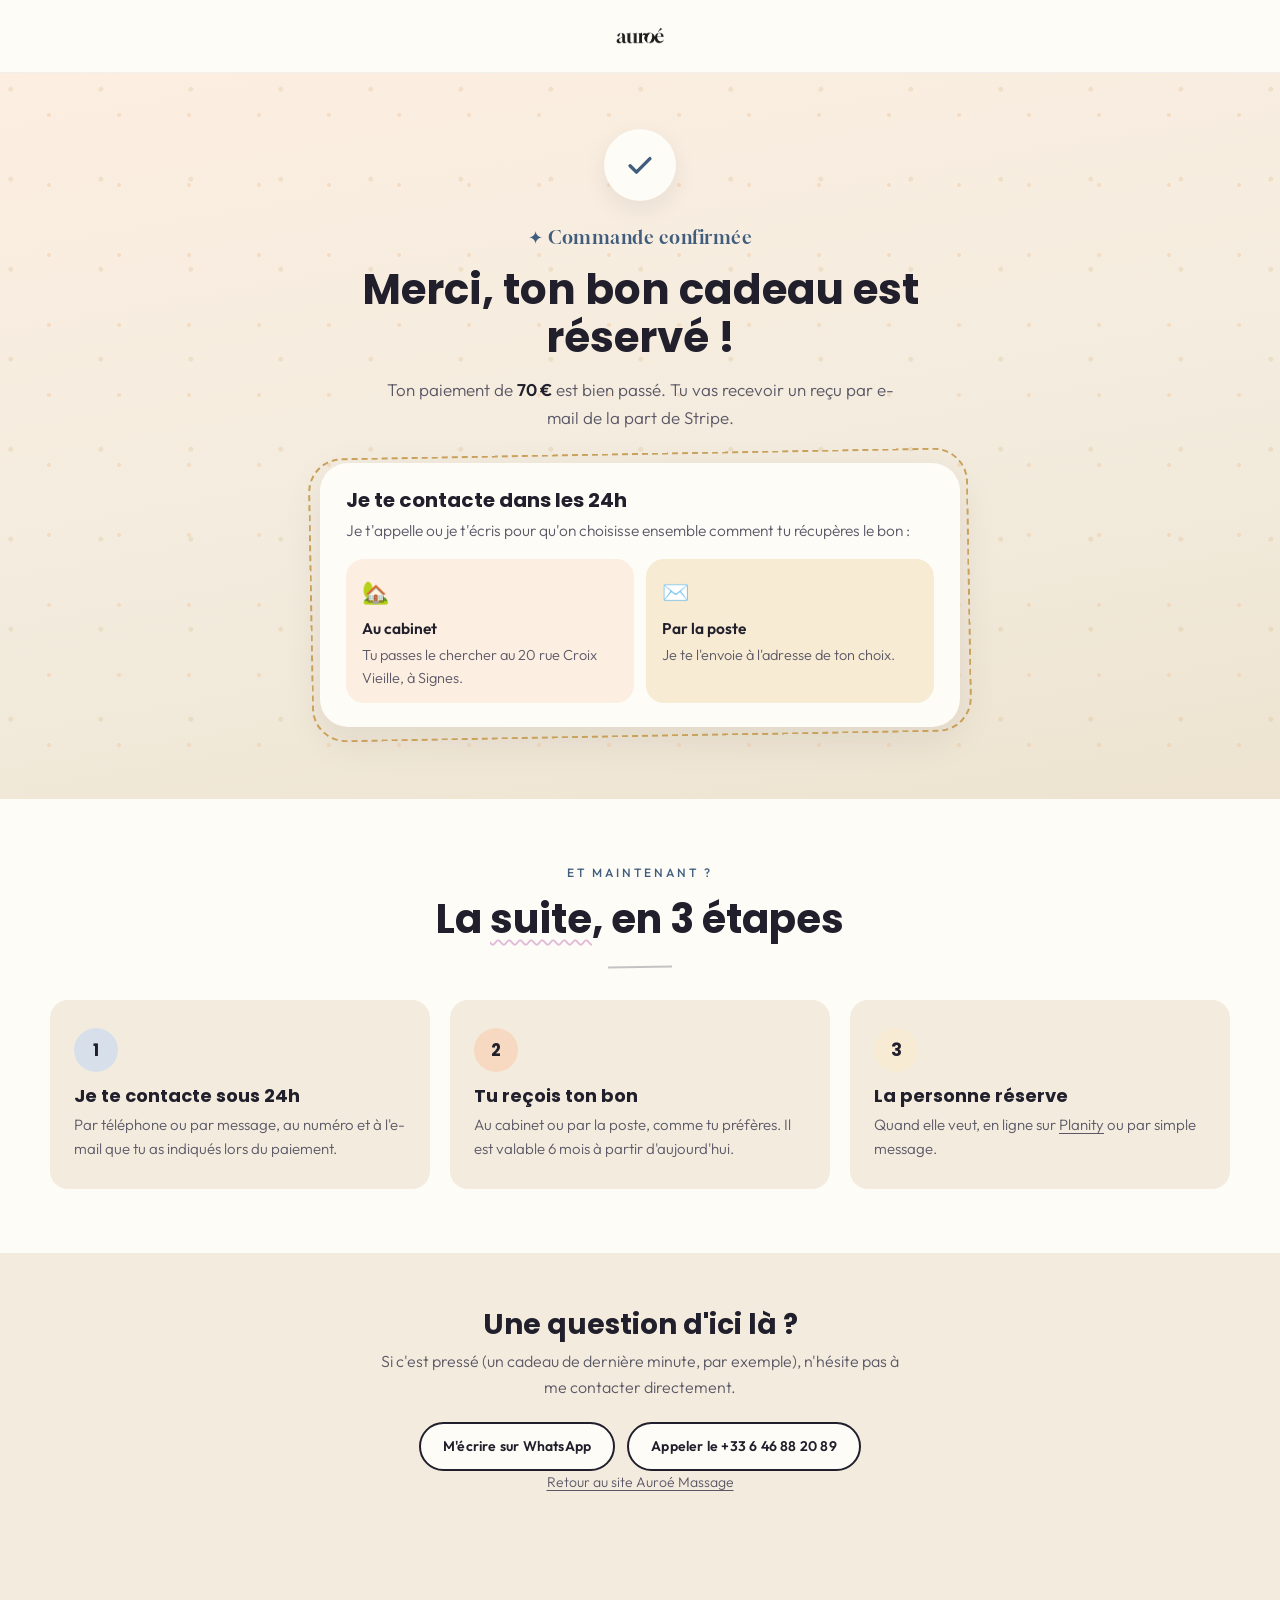
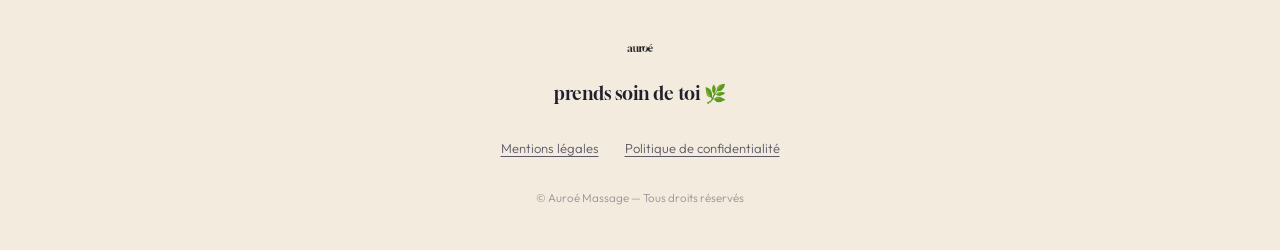
==== bon-cadeau-merci.html @ 4c58f96d "Turn gift voucher page into a Stripe checkout funnel Replace WhatsApp CTAs with the Stripe payment l" ====
<!DOCTYPE html>
<html lang="fr">
<head>
<meta charset="UTF-8">
<meta name="viewport" content="width=device-width, initial-scale=1.0">
<title>Merci pour ta commande — Bon cadeau Auroé Massage</title>
<meta name="robots" content="noindex">
<link rel="preconnect" href="https://fonts.googleapis.com">
<link rel="preconnect" href="https://fonts.gstatic.com" crossorigin>
<link href="https://fonts.googleapis.com/css2?family=Poppins:wght@600;700;800&family=Gloock&family=Outfit:wght@300;400;500;600&display=swap" rel="stylesheet">
<link rel="stylesheet" href="style.css">
<link rel="icon" type="image/png" href="images/logo-auroe-monogram-dark.png">

<style>
/* ==========================================================================
   CONFIRMATION BON CADEAU
   Même habillage « fêtes » que bon-cadeau-noel.html.
   ========================================================================== */
:root{
  --or:       #C9A15B;
  --or-wash:  #F7EBD3;
}
body{ background:var(--creme-deep); overflow-x:clip; }

.lp-header{
  background:var(--blanc-casse);
  border-bottom:1px solid rgba(43,38,32,0.06);
  padding:12px 24px;
  display:flex; justify-content:center;
}
.lp-header img{ height:48px; width:auto; }

.merci{
  padding:56px 20px 72px;
  background:
    radial-gradient(circle at 12% 18%, rgba(201,161,91,0.18) 0 2px, transparent 3px) 0 0/90px 90px,
    radial-gradient(circle at 70% 60%, rgba(239,189,142,0.35) 0 1.5px, transparent 2.5px) 0 0/70px 70px,
    linear-gradient(170deg, var(--peche-wash) 0%, var(--creme-deep) 55%, var(--sable) 100%);
  text-align:center;
}
.merci-inner{ max-width:640px; margin:0 auto; }

.merci-check{
  width:72px; height:72px; margin:0 auto 22px;
  border-radius:50%;
  background:var(--blanc-casse);
  box-shadow:var(--shadow-card);
  display:flex; align-items:center; justify-content:center;
  color:var(--sauge-fonce);
}
.merci-check svg{ width:34px; height:34px; }

.merci .eyebrow-hand{ color:var(--sauge-fonce); font-size:18px; }
.merci h1{ font-size:clamp(28px,4.2vw,42px); margin-bottom:14px; }
.merci-lead{ font-size:17px; color:var(--encre-soft); margin:0 auto 8px; max-width:520px; }
.merci-lead strong{ color:var(--encre); font-weight:600; }

/* Encart 24h */
.merci-callout{
  margin:32px auto 0;
  background:var(--blanc-casse);
  border-radius:var(--radius-lg);
  box-shadow:var(--shadow-soft);
  padding:26px 26px 24px;
  text-align:left;
  position:relative;
}
.merci-callout::before{
  content:""; position:absolute; inset:-10px;
  border:2px dashed var(--or);
  border-radius:34px; transform:rotate(-1deg); pointer-events:none;
}
.merci-callout h2{ font-size:20px; margin-bottom:6px; }
.merci-callout > p{ font-size:15.5px; color:var(--encre-soft); margin:0 0 16px; }
.merci-options{
  display:grid; grid-template-columns:1fr 1fr; gap:12px;
  list-style:none; padding:0; margin:0;
}
.merci-options li{
  border-radius:var(--radius-md);
  padding:16px 16px 14px;
  font-size:14.5px; color:var(--encre-soft);
}
.merci-options li:nth-child(1){ background:var(--peche-wash); }
.merci-options li:nth-child(2){ background:var(--or-wash); }
.merci-options strong{ display:block; color:var(--encre); font-size:15.5px; font-weight:600; margin-bottom:2px; }
.merci-options span[aria-hidden]{ font-size:22px; display:block; margin-bottom:6px; }

/* Étapes */
.merci-steps{ background:var(--blanc-casse); padding:64px 20px; }
.lp-steps{
  max-width:var(--maxw); margin:0 auto;
  display:grid; grid-template-columns:repeat(3,1fr); gap:20px;
  list-style:none; padding:0;
}
.lp-step{
  background:var(--creme-deep);
  border-radius:var(--radius-md);
  padding:28px 24px;
}
.lp-step-num{
  width:44px; height:44px; border-radius:50%;
  display:flex; align-items:center; justify-content:center;
  font-family:'Poppins', sans-serif; font-weight:700; font-size:17px;
  margin-bottom:14px;
}
.lp-step:nth-child(1) .lp-step-num{ background:var(--sauge-pastel); }
.lp-step:nth-child(2) .lp-step-num{ background:var(--peche); }
.lp-step:nth-child(3) .lp-step-num{ background:var(--or-wash); }
.lp-step h3{ font-size:18px; margin-bottom:6px; }
.lp-step p{ font-size:15px; color:var(--encre-soft); margin:0; }
.lp-step a{ text-decoration:underline; text-underline-offset:3px; }
.merci-steps .section-head{ margin-bottom:32px; }

/* Contact */
.merci-contact{ padding:56px 20px 64px; text-align:center; }
.merci-contact h2{ font-size:clamp(22px,3vw,28px); margin-bottom:8px; }
.merci-contact > p{ color:var(--encre-soft); margin:0 auto 22px; max-width:520px; }
.lp-contact{ display:flex; justify-content:center; gap:12px; flex-wrap:wrap; }
.lp-contact .btn{ background:var(--blanc-casse); min-height:48px; }
.merci-back{ margin-top:28px; font-size:14px; }
.merci-back a{ color:var(--encre-soft); text-decoration:underline; text-underline-offset:3px; }

.lp-footer-links{
  display:flex; justify-content:center; gap:6px 18px; flex-wrap:wrap;
  margin-top:14px; font-size:13px;
}
.lp-footer-links a{
  color:var(--encre-soft); text-decoration:underline; text-underline-offset:3px;
  font-size:13px; padding:12px 4px; min-height:44px;
}

@media (max-width:980px){
  .lp-steps{ grid-template-columns:1fr; max-width:520px; }
}
@media (max-width:760px){
  .lp-header{ padding:8px 16px; }
  .lp-header img{ height:40px; }
  .merci{ padding:36px 16px 56px; }
  .merci .eyebrow-hand{ font-size:16px; }
  .merci h1{ font-size:26px; }
  .merci-lead{ font-size:15.5px; }
  .merci-callout{ padding:22px 18px 18px; }
  .merci-callout::before{ inset:-7px; }
  .merci-options{ grid-template-columns:1fr; }
  .merci-steps{ padding:52px 16px; }
  .merci-contact{ padding:48px 16px 56px; }
  .lp-contact .btn{ flex:1 1 100%; white-space:normal; }
}
</style>

<!-- ================= PIXEL META ================= -->
<script>
  !function(f,b,e,v,n,t,s){if(f.fbq)return;n=f.fbq=function(){n.callMethod?
  n.callMethod.apply(n,arguments):n.queue.push(arguments)};if(!f._fbq)f._fbq=n;
  n.push=n;n.loaded=!0;n.version='2.0';n.queue=[];t=b.createElement(e);t.async=!0;
  t.src=v;s=b.getElementsByTagName(e)[0];s.parentNode.insertBefore(t,s)}(window,
  document,'script','https://connect.facebook.net/en_US/fbevents.js');
  fbq('init', '1765989821188212');
  fbq('track', 'PageView');
  // Achat confirmé : Stripe redirige ici après paiement.
  // Un seul Purchase par session Stripe (évite les doublons si la page est rechargée).
  (function () {
    var sid = new URLSearchParams(location.search).get('session_id') || 'sans-session';
    var key = 'auroe-purchase-' + sid;
    var done = false;
    try { done = localStorage.getItem(key) === '1'; } catch (e) {}
    if (!done) {
      fbq('track', 'Purchase', { value: 70, currency: 'EUR', content_name: 'Bon cadeau Noel' },
          sid !== 'sans-session' ? { eventID: sid } : undefined);
      try { localStorage.setItem(key, '1'); } catch (e) {}
    }
  })();
</script>
<noscript><img height="1" width="1" style="display:none" alt=""
  src="https://www.facebook.com/tr?id=1765989821188212&ev=PageView&noscript=1"></noscript>
</head>
<body class="lp">

<header class="lp-header">
  <a href="/"><img src="images/logo-auroe-dark.png" alt="Auroé Massage" width="160" height="48"></a>
</header>

<main>

  <!-- ================= 1. CONFIRMATION ================= -->
  <section class="merci">
    <div class="merci-inner">
      <div class="merci-check" aria-hidden="true">
        <svg viewBox="0 0 24 24" fill="none" stroke="currentColor" stroke-width="2.4" stroke-linecap="round" stroke-linejoin="round"><path d="M5 12.5l4.5 4.5L19 7.5"/></svg>
      </div>
      <p class="eyebrow eyebrow-hand">✦ Commande confirmée</p>
      <h1>Merci, ton bon cadeau est réservé&nbsp;!</h1>
      <p class="merci-lead">
        Ton paiement de <strong>70&nbsp;€</strong> est bien passé. Tu vas recevoir un reçu par e-mail de la part de Stripe.
      </p>

      <div class="merci-callout">
        <h2>Je te contacte dans les 24h</h2>
        <p>Je t'appelle ou je t'écris pour qu'on choisisse ensemble comment tu récupères le bon&nbsp;:</p>
        <ul class="merci-options">
          <li>
            <span aria-hidden="true">🏡</span>
            <strong>Au cabinet</strong>
            Tu passes le chercher au 20 rue Croix Vieille, à Signes.
          </li>
          <li>
            <span aria-hidden="true">✉️</span>
            <strong>Par la poste</strong>
            Je te l'envoie à l'adresse de ton choix.
          </li>
        </ul>
      </div>
    </div>
  </section>

  <!-- ================= 2. LA SUITE ================= -->
  <section class="merci-steps">
    <div class="section-head">
      <p class="eyebrow">Et maintenant&nbsp;?</p>
      <h2>La <span class="ink-underline">suite</span>, en 3 étapes</h2>
      <span class="doodle-underline"></span>
    </div>

    <ol class="lp-steps">
      <li class="lp-step">
        <span class="lp-step-num" aria-hidden="true">1</span>
        <h3>Je te contacte sous 24h</h3>
        <p>Par téléphone ou par message, au numéro et à l'e-mail que tu as indiqués lors du paiement.</p>
      </li>
      <li class="lp-step">
        <span class="lp-step-num" aria-hidden="true">2</span>
        <h3>Tu reçois ton bon</h3>
        <p>Au cabinet ou par la poste, comme tu préfères. Il est valable 6 mois à partir d'aujourd'hui.</p>
      </li>
      <li class="lp-step">
        <span class="lp-step-num" aria-hidden="true">3</span>
        <h3>La personne réserve</h3>
        <p>Quand elle veut, en ligne sur <a href="https://www.planity.com/auroe-massage-83870-signes" target="_blank" rel="noopener">Planity</a> ou par simple message.</p>
      </li>
    </ol>
  </section>

  <!-- ================= 3. CONTACT ================= -->
  <section class="merci-contact">
    <h2>Une question d'ici là&nbsp;?</h2>
    <p>Si c'est pressé (un cadeau de dernière minute, par exemple), n'hésite pas à me contacter directement.</p>
    <div class="lp-contact">
      <a href="https://wa.me/33646882089?text=Bonjour%20!%20Je%20viens%20de%20commander%20un%20bon%20cadeau%20sur%20le%20site."
         target="_blank" rel="noopener" class="btn btn-ghost btn-small">M'écrire sur WhatsApp</a>
      <a href="tel:+33646882089" class="btn btn-ghost btn-small">Appeler le +33 6 46 88 20 89</a>
    </div>
    <p class="merci-back"><a href="/">Retour au site Auroé Massage</a></p>
  </section>

</main>

<footer class="footer">
  <div class="footer-inner">
    <div class="footer-brand"><img src="images/logo-auroe-dark.png" alt="Auroé Massage" loading="lazy"></div>
    <p class="footer-hand">prends soin de toi 🌿</p>
    <nav class="lp-footer-links" aria-label="Informations légales">
      <a href="/mentions-legales">Mentions légales</a>
      <a href="/politique-confidentialite">Politique de confidentialité</a>
    </nav>
    <p class="footer-copy">© Auroé Massage — Tous droits réservés</p>
  </div>
</footer>

<script src="script.js"></script>
</body>
</html>
---- style.css ----
/* ==========================================================================
   AUROÉ MASSAGE — Design tokens
   Style : scrapbook / moodboard — blocs pastel, doodles à la main
   Display : Poppins (bold) · Annotations : Gloock · Corps : Outfit
   ========================================================================== */

:root{
  --creme:        #E2E2DE;
  --creme-deep:   #F3ECDE;
  --sable:        #EDE3D0;
  --blanc-casse:  #FEFCF7;

  --sauge:        #86A1C1;
  --sauge-pastel: #D7E0EA;
  --sauge-fonce:  #415D7E;
  --sauge-deep2:  #364D68;

  --terracotta:       #E1BBD9;
  --terracotta-pastel:#F2E0EE;
  --lavande:      #C9BFE0;
  --lavande-deep: #AE9FCB;

  --bleu-ciel:      #CBE0EF;
  --bleu-ciel-deep: #9FC1DC;
  --bleu-ciel-wash: #E8F2F8;
  --peche:          #F6D9C0;
  --peche-deep:     #EFBD8E;
  --peche-wash:     #FCEEE1;
  --lavande-wash:   #EFEAF7;


  --encre:        #201F2B;
  --encre-soft:   #5A5766;

  --radius-lg: 28px;
  --radius-md: 18px;
  --radius-sm: 10px;

  --shadow-soft: 0 12px 40px rgba(32,31,43,0.08);
  --shadow-card: 0 8px 24px rgba(32,31,43,0.07);

  --maxw: 1180px;
}

*,*::before,*::after{ box-sizing:border-box; }
html{ scroll-behavior:smooth; }
body{
  margin:0;
  background:var(--creme);
  color:var(--encre);
  font-family:'Outfit', sans-serif;
  font-weight:300;
  line-height:1.6;
  -webkit-font-smoothing:antialiased;
}
img{ max-width:100%; display:block; }
a{ color:inherit; text-decoration:none; }
h1,h2,h3{
  font-family:'Poppins', sans-serif;
  font-weight:700;
  font-style:normal;
  color:var(--encre);
  margin:0 0 .5em;
  line-height:1.15;
}
p{ margin:0 0 1em; }
ul{ margin:0; padding:0; list-style:none; }
button{ font-family:inherit; cursor:pointer; background:none; border:none; }

.section-head{ max-width:640px; margin:0 auto 48px; text-align:center; }
.section-head h2{ font-size:clamp(28px,4vw,40px); }

.eyebrow{
  font-family:'Outfit', sans-serif;
  font-size:12px;
  letter-spacing:3px;
  text-transform:uppercase;
  color:var(--sauge-fonce);
  font-weight:500;
  margin-bottom:14px;
}
.eyebrow-hand{
  font-family:'Gloock', serif;
  font-size:20px;
  letter-spacing:0.5px;
  text-transform:none;
  color:var(--blanc-casse);
  font-weight:400;
}

/* focus visibility */
a:focus-visible, button:focus-visible{
  outline:2px solid var(--sauge-fonce);
  outline-offset:3px;
}

@media (prefers-reduced-motion: reduce){
  *{ animation-duration:0.01ms !important; animation-iteration-count:1 !important; transition-duration:0.01ms !important; scroll-behavior:auto !important; }
}

/* ==========================================================================
   BUTTONS
   ========================================================================== */
.btn{
  display:inline-flex; align-items:center; justify-content:center;
  padding:15px 30px;
  border-radius:100px;
  font-size:15px;
  font-weight:600;
  letter-spacing:0.2px;
  transition:transform .25s ease, box-shadow .25s ease, background .25s ease;
  white-space:nowrap;
}
.btn-small{ padding:11px 22px; font-size:14px; }

.btn-primary{
  background:var(--sauge-fonce);
  color:var(--blanc-casse);
  border:2px solid var(--sauge-fonce);
  box-shadow:var(--shadow-card);
}
.btn-primary:hover{ transform:translateY(-2px) rotate(-1deg); box-shadow:0 12px 28px rgba(65,93,126,0.3); }

.btn-primary-inverse{
  background:var(--blanc-casse);
  color:var(--sauge-deep2);
  border:2px solid var(--blanc-casse);
  box-shadow:var(--shadow-card);
}
.btn-primary-inverse:hover{ transform:translateY(-2px) rotate(-1deg); }

.btn-ghost{
  background:transparent;
  color:var(--encre);
  border:2px solid var(--encre);
}
.btn-ghost:hover{ background:var(--encre); color:var(--blanc-casse); transform:translateY(-2px) rotate(1deg); }

.btn-outline{
  background:transparent;
  color:var(--sauge-fonce);
  border:2px solid var(--sauge);
}
.btn-outline:hover{ background:var(--sauge); color:var(--blanc-casse); }

.btn-peche{
  background:var(--peche);
  color:var(--encre);
  border:2px solid var(--encre);
}
.btn-peche:hover{ transform:translateY(-2px) rotate(-1deg); background:var(--peche-deep); }

/* ==========================================================================
   INK ACCENTS — cercles, surlignages, soulignements « à la main »
   ========================================================================== */
.ink-circle{
  position:relative;
  display:inline-block;
  padding:0 .18em;
}
.ink-circle::after{
  content:"";
  position:absolute;
  left:-10%; right:-10%; top:-18%; bottom:-14%;
  border-width:4px;
  border-style:solid;
  border-radius:52% 48% 51% 49% / 56% 51% 49% 44%;
  transform:rotate(-2.5deg);
  z-index:-1;
  pointer-events:none;
}
.ink-terracotta::after{ border-color:var(--terracotta); }
.ink-sauge::after{ border-color:var(--sauge-fonce); }

.ink-highlight{
  padding:0.02em 0.15em;
  background-repeat:no-repeat;
  background-size:100% 42%;
  background-position:0 88%;
  border-radius:2px;
}
.ink-highlight-sauge{ background-image:linear-gradient(var(--sauge-pastel), var(--sauge-pastel)); }
.ink-highlight-blanc{ background-image:linear-gradient(var(--blanc-casse), var(--blanc-casse)); }

.ink-underline{
  text-decoration:underline;
  text-decoration-style:wavy;
  text-decoration-color:var(--terracotta);
  text-underline-offset:6px;
  text-decoration-thickness:2px;
}

/* pastel pill highlight behind headline keywords */
.pill-highlight{
  display:inline-block;
  padding:0.06em 0.42em;
  border-radius:100px;
  transform:rotate(-2deg);
}
.pill-bleu{ background:var(--bleu-ciel); }
.pill-peche{ background:var(--peche); }
.pill-lavande{ background:var(--lavande); }
.pill-blanc{ background:var(--blanc-casse); box-shadow:0 2px 0 rgba(32,31,43,0.08); }

/* hand-drawn dashed underline under section titles */
.doodle-underline{
  display:block;
  width:64px;
  height:6px;
  margin:14px auto 0;
  border-bottom:2.5px solid var(--encre-soft);
  opacity:0.35;
  transform:rotate(-1deg);
}
.section-head.align-left .doodle-underline{ margin-left:0; }

/* scattered decorative doodles (arrows, dashed circles, sparkles) */
.doodle{
  position:absolute;
  pointer-events:none;
  color:var(--encre);
  opacity:0.7;
}

.aside-hand{
  font-family:'Gloock', serif;
  font-size:24px;
  font-weight:400;
  color:var(--sauge-fonce);
  text-align:center;
  max-width:520px;
  margin:44px auto 0;
  transform:rotate(-1deg);
}

/* ==========================================================================
   ANNONCE
   ========================================================================== */
.announce-bar{
  background:var(--peche);
  color:var(--encre);
  text-align:center;
  font-size:13.5px;
  font-weight:600;
  letter-spacing:0.3px;
  padding:10px 20px;
}
.announce-bar sup{ font-size:0.7em; }
.announce-bar a{ color:inherit; text-decoration:underline; text-underline-offset:3px; }

/* ==========================================================================
   NAV
   ========================================================================== */
.nav{
  position:sticky; top:0; z-index:100;
  background:rgba(254,252,247,0.92);
  backdrop-filter:blur(10px);
  border-bottom:1px solid rgba(43,38,32,0.06);
}
.nav-inner{
  max-width:var(--maxw); margin:0 auto;
  display:flex; align-items:center; justify-content:space-between;
  padding:16px 24px;
}
.nav-logo{
  display:flex;
  align-items:center;
}
.nav-logo img{
  height:63px;
  width:auto;
  display:block;
}

.nav-links{
  display:flex; gap:6px;
}
.nav-links a{
  font-size:14.5px;
  font-weight:500;
  color:var(--encre-soft);
  position:relative;
  padding:9px 16px;
  border-radius:100px;
  transition:color .2s ease, background .2s ease;
}
.nav-links a:nth-child(3n+1):hover{ background:var(--bleu-ciel); color:var(--encre); }
.nav-links a:nth-child(3n+2):hover{ background:var(--peche); color:var(--encre); }
.nav-links a:nth-child(3n+3):hover{ background:var(--lavande); color:var(--encre); }

.nav-cta{ margin-left:16px; }

.nav-burger{
  display:none;
  flex-direction:column;
  gap:5px;
  width:28px;
  padding:4px;
}
.nav-burger span{
  height:2px; width:100%;
  background:var(--encre);
  border-radius:2px;
  transition:transform .3s ease, opacity .3s ease;
}
.nav-burger.open span:nth-child(1){ transform:translateY(7px) rotate(45deg); }
.nav-burger.open span:nth-child(2){ opacity:0; }
.nav-burger.open span:nth-child(3){ transform:translateY(-7px) rotate(-45deg); }

/* ==========================================================================
   HERO
   ========================================================================== */
.hero{
  padding:64px 24px 88px;
  position:relative;
  overflow:hidden;
  background:linear-gradient(135deg, var(--lavande) 0%, var(--bleu-ciel) 45%, var(--creme) 80%);
}
.hero-inner{
  max-width:var(--maxw); margin:0 auto;
  display:grid;
  grid-template-columns:1.4fr 0.6fr;
  gap:56px;
  align-items:center;
  position:relative;
  z-index:1;
}
.hero-title{
  font-size:clamp(26px,3.6vw,42px);
}
.hero-title .pill-highlight{ font-style:normal; }
.hero-sub{
  font-size:26px;
  color:var(--encre-soft);
  max-width:480px;
}
.hero-actions{
  display:flex; gap:16px; flex-wrap:wrap;
  margin-top:28px;
}
.hero-media{ position:relative; }
.ph-hero{ aspect-ratio:4/5; transform:rotate(1.5deg); }
.doodle-circle-hero{
  top:-28px; right:-28px;
  width:120px; height:120px;
  z-index:0;
}
.doodle-arrow-hero{
  bottom:-18px; left:-34px;
  width:80px; height:80px;
  transform:rotate(-8deg);
}

/* placeholder photo blocks — remplacer par <img> quand les vraies photos sont prêtes */
.ph-photo{
  position:relative;
  border-radius:var(--radius-lg);
  background:
    radial-gradient(120% 120% at 20% 15%, rgba(255,255,255,0.35), transparent 55%),
    linear-gradient(155deg, var(--sauge) 0%, var(--sauge-fonce) 100%);
  display:flex; align-items:flex-end; justify-content:flex-start;
  overflow:hidden;
  box-shadow:var(--shadow-soft);
}
.ph-photo:not(.has-photo)::before{
  content:attr(data-label);
  position:absolute; left:18px; bottom:16px;
  font-family:'Outfit', sans-serif;
  font-size:11px;
  letter-spacing:1px;
  color:rgba(255,255,255,0.85);
  background:rgba(43,38,32,0.28);
  padding:6px 12px;
  border-radius:100px;
}
.ph-icon{
  position:absolute; top:50%; left:50%;
  width:34%; transform:translate(-50%,-58%);
  fill:rgba(255,255,255,0.22);
}
.ph-photo img{
  width:100%;
  height:100%;
  object-fit:cover;
  display:block;
}
.ph-card{ aspect-ratio:16/10; margin-bottom:14px; }
.ph-praticienne{ aspect-ratio:3/4; }
.offre-sticker{
  position:absolute;
  top:16px; left:18px;
  background:var(--peche-deep);
  color:var(--encre);
  font-family:'Outfit', sans-serif;
  font-size:14px;
  font-weight:700;
  letter-spacing:0.2px;
  padding:10px 18px;
  border-radius:100px;
  box-shadow:var(--shadow-card);
  transform:rotate(-5deg);
  white-space:nowrap;
  z-index:2;
}

/* ==========================================================================
   BANDE PROMESSE
   ========================================================================== */
.promesse{
  background:linear-gradient(120deg, var(--bleu-ciel) 0%, var(--lavande) 100%);
  color:var(--encre);
  padding:88px 24px;
  text-align:center;
}
.promesse-inner{ max-width:720px; margin:0 auto; }
.promesse-text{
  font-family:'Poppins', sans-serif;
  font-style:normal;
  font-weight:700;
  font-size:clamp(24px,3.4vw,36px);
  color:var(--encre);
  line-height:1.35;
}
.promesse-text .pill-highlight{ font-weight:800; }
.promesse-sub{
  font-size:15.5px;
  color:var(--encre-soft);
  max-width:480px;
  margin:18px auto 0;
}

/* ==========================================================================
   PROBLEMATIQUES
   ========================================================================== */
.problemes{
  background:var(--lavande-wash);
  padding:90px 24px 70px;
}
.problemes .section-head .ink-sauge::after{ border-color:var(--blanc-casse); }
.problemes-grid{
  display:grid;
  grid-template-columns:repeat(3,1fr);
  gap:20px;
  max-width:var(--maxw);
  margin:0 auto;
}
.probleme-card{
  background:var(--blanc-casse);
  border-radius:var(--radius-md);
  padding:30px 24px;
  box-shadow:var(--shadow-card);
}
.probleme-card:nth-child(odd){ transform:rotate(-1deg); }
.probleme-card:nth-child(even){ transform:rotate(1deg); }
.probleme-icon-badge{
  width:52px; height:52px;
  border-radius:50%;
  display:flex; align-items:center; justify-content:center;
  margin-bottom:18px;
}
.probleme-card:nth-child(4n+1) .probleme-icon-badge{ background:var(--bleu-ciel); }
.probleme-card:nth-child(4n+2) .probleme-icon-badge{ background:var(--peche); }
.probleme-card:nth-child(4n+3) .probleme-icon-badge{ background:var(--lavande); }
.probleme-card:nth-child(4n+4) .probleme-icon-badge{ background:var(--terracotta-pastel); }
.probleme-icon{
  width:24px; height:24px;
  color:var(--encre);
}
.probleme-card p{
  font-size:15px;
  color:var(--encre-soft);
  margin:0;
}
.probleme-card p strong{
  font-weight:600;
  color:var(--encre);
}

/* ==========================================================================
   OFFRE
   ========================================================================== */
.offre{
  background:var(--peche-wash);
  padding:80px 24px;
}
.offre-grid{
  display:grid;
  grid-template-columns:repeat(2,1fr);
  gap:18px;
  align-items:stretch;
  max-width:var(--maxw);
  margin:0 auto;
}
.offre-card{
  background:var(--blanc-casse);
  border-radius:var(--radius-lg);
  padding:16px;
  box-shadow:var(--shadow-card);
  display:flex; flex-direction:column;
}
.offre-grid .offre-card:nth-child(1){ transform:rotate(-1deg); }
.offre-grid .offre-card:nth-child(3){ transform:rotate(-1deg); }
.offre-grid .offre-card:nth-child(2){ transform:rotate(1deg); }
.offre-grid .offre-card:nth-child(4){ transform:rotate(1deg); }
.offre-card-body{ display:flex; flex-direction:column; flex:1; }
.offre-tag{
  font-family:'Gloock', serif;
  font-size:16px;
  font-weight:400;
  color:var(--encre);
  margin-bottom:4px;
}
.offre-card h3{ font-size:20px; margin-bottom:2px; }
.offre-meta{
  font-size:12px;
  text-transform:uppercase;
  letter-spacing:1px;
  color:var(--sauge-fonce);
  font-weight:500;
  margin-bottom:10px;
}
.offre-desc{
  font-size:13.5px;
  color:var(--encre-soft);
  flex:1;
}
.offre-price-row{
  display:flex; align-items:center; justify-content:space-between;
  margin-top:14px;
  padding-top:14px;
  border-top:1px solid rgba(43,38,32,0.08);
}
.offre-price{ font-family:'Poppins', sans-serif; font-weight:800; font-size:22px; }

.offre-card-feature{
  background:var(--lavande);
  color:var(--encre);
  position:relative;
}
.offre-badge{
  position:absolute;
  top:-16px; left:50%;
  transform:translateX(-50%) rotate(-2deg);
  background:var(--encre);
  color:var(--blanc-casse);
  font-size:12px;
  font-weight:600;
  letter-spacing:0.5px;
  padding:8px 18px;
  border-radius:100px;
  box-shadow:var(--shadow-card);
  white-space:nowrap;
  z-index:1;
}
.offre-features{
  display:flex;
  flex-direction:column;
  gap:8px;
  margin:6px 0 14px;
}
.offre-features li{
  display:flex;
  align-items:flex-start;
  gap:10px;
  font-size:13px;
  color:var(--encre-soft);
}
.offre-features svg{
  flex-shrink:0;
  width:18px; height:18px;
  margin-top:1px;
  color:var(--sauge-fonce);
}
.offre-card-feature::before{
  content:"";
  position:absolute;
  inset:-14px;
  border:2.5px dashed var(--encre);
  border-radius:38px;
  transform:rotate(-1.2deg);
  pointer-events:none;
  opacity:0.6;
}
.offre-tag-light{ color:var(--encre); }
.offre-card-feature h3{ color:var(--encre); }
.offre-desc-light{ color:var(--encre-soft); }
.offre-price-light{ color:var(--encre); }
.offre-price-row-feature{ border-top-color:rgba(32,31,43,0.14); justify-content:flex-start; gap:8px; }
.offre-price-unit{ font-size:14px; color:var(--encre-soft); }

.toggle{
  display:inline-flex;
  background:rgba(32,31,43,0.08);
  border-radius:100px;
  padding:4px;
  margin-top:16px;
  gap:4px;
}
.toggle-btn{
  padding:8px 16px;
  border-radius:100px;
  font-size:13px;
  color:var(--encre-soft);
  transition:background .2s ease, color .2s ease;
}
.toggle-btn[aria-selected="true"]{
  background:var(--blanc-casse);
  color:var(--sauge-deep2);
  font-weight:500;
}

.offre-footnote{
  text-align:center;
  font-size:14px;
  color:var(--encre-soft);
  margin:36px auto 0;
  max-width:640px;
}

/* ==========================================================================
   PRATICIENNE
   ========================================================================== */
.praticienne{
  background:var(--bleu-ciel-wash);
  padding:80px 24px;
}
.praticienne-inner{
  max-width:var(--maxw); margin:0 auto;
  display:grid;
  grid-template-columns:0.85fr 1.15fr;
  gap:64px;
  align-items:center;
}
.ph-praticienne-wrap{ position:relative; max-width:380px; }
.ph-praticienne{ transform:rotate(-1.5deg); }
.doodle-heart-praticienne{
  top:-20px; left:-20px;
  width:44px; height:44px;
  color:var(--encre);
}
.praticienne-text h2{ font-size:clamp(26px,3.4vw,36px); }
.praticienne-text p{ color:var(--encre-soft); font-size:16px; max-width:480px; }
.signature{
  font-family:'Gloock', serif;
  font-size:22px;
  color:var(--sauge-fonce);
  margin-top:20px;
}
.signature span{ font-weight:400; }

/* ==========================================================================
   TEMOIGNAGES
   ========================================================================== */
.temoignages{ background:#fafafa; padding:100px 24px 40px; }
.temoignages-grid{
  display:grid;
  grid-template-columns:repeat(3,1fr);
  gap:22px;
  max-width:var(--maxw);
  margin:0 auto;
}
.temoignage-card{
  border-radius:var(--radius-lg);
  padding:30px 26px;
  box-shadow:var(--shadow-card);
}
.tc-1{ background:var(--bleu-ciel); transform:rotate(-1deg); }
.tc-2{ background:var(--peche); }
.tc-3{ background:var(--lavande); transform:rotate(1deg); }
.stars{
  color:var(--peche-deep);
  letter-spacing:2px;
  font-size:15px;
  margin-bottom:12px;
}
.temoignage-text{
  font-size:15px;
  color:var(--encre);
  font-style:italic;
}
.temoignage-author{
  font-size:13px;
  letter-spacing:0.5px;
  color:var(--encre-soft);
  margin:0;
  font-weight:500;
}
.temoignages-note{
  text-align:center;
  font-size:12.5px;
  color:var(--encre-soft);
  opacity:0.7;
  margin-top:28px;
  max-width:640px;
  margin-left:auto;
  margin-right:auto;
}

/* ==========================================================================
   FAQ
   ========================================================================== */
.faq{
  background:var(--lavande-wash);
  padding:80px 24px;
}
.faq-list{ max-width:760px; margin:0 auto; }
.faq-item{
  border-bottom:1px solid rgba(43,38,32,0.1);
}
.faq-question{
  width:100%;
  display:flex; align-items:center; justify-content:space-between;
  gap:16px;
  padding:22px 16px;
  margin:0 -16px;
  border-radius:var(--radius-md);
  text-align:left;
  font-size:16.5px;
  font-weight:500;
  color:var(--encre);
  transition:background .2s ease;
}
.faq-question:hover{ background:var(--bleu-ciel); }
.faq-plus{
  position:relative;
  width:18px; height:18px;
  flex-shrink:0;
}
.faq-plus::before, .faq-plus::after{
  content:"";
  position:absolute;
  background:var(--sauge-fonce);
  border-radius:2px;
}
.faq-plus::before{ width:18px; height:2px; top:8px; left:0; }
.faq-plus::after{ width:2px; height:18px; top:0; left:8px; transition:transform .25s ease; }
.faq-question[aria-expanded="true"] .faq-plus::after{ transform:rotate(90deg); }

.faq-answer{
  max-height:0;
  overflow:hidden;
  transition:max-height .35s ease;
}
.faq-answer p{
  padding:0 4px 20px;
  font-size:15px;
  color:var(--encre-soft);
  max-width:620px;
}

/* ==========================================================================
   CTA FINAL
   ========================================================================== */
.cta-final{
  background:linear-gradient(120deg, var(--peche) 0%, var(--bleu-ciel) 100%);
  color:var(--encre);
  text-align:center;
  padding:90px 24px;
}
.cta-final-inner{ max-width:640px; margin:0 auto; }
.cta-final h2{ color:var(--encre); font-size:clamp(30px,4vw,44px); }
.cta-final p{ color:var(--encre-soft); margin-bottom:32px; }
.cta-note{
  font-size:13px;
  color:var(--encre-soft);
  margin:16px 0 0;
  opacity:0.85;
}

/* ==========================================================================
   FOOTER
   ========================================================================== */
.footer{ background:var(--creme-deep); padding:56px 24px 32px; }
.footer-inner{
  max-width:var(--maxw); margin:0 auto;
  text-align:center;
}
.footer-brand{
  display:flex;
  justify-content:center;
  margin-bottom:14px;
}
.footer-brand img{
  height:26px;
  width:auto;
}
.footer-info p{ font-size:13.5px; color:var(--encre-soft); margin:2px 0; }
.footer-hand{
  font-family:'Gloock', serif;
  font-size:18px;
  color:var(--encre);
  margin-top:18px;
}
.footer-copy{
  font-size:11.5px;
  color:var(--encre-soft);
  opacity:0.6;
  margin-top:18px;
}

/* ==========================================================================
   SCROLL REVEAL
   ========================================================================== */
.reveal{
  opacity:0;
  transform:translateY(18px);
  transition:opacity .7s ease, transform .7s ease;
}
.reveal.is-visible{
  opacity:1;
  transform:translateY(0);
}

/* ==========================================================================
   RESPONSIVE
   ========================================================================== */
@media (max-width:980px){
  .hero-inner{ grid-template-columns:1fr; }
  .hero-media{ order:-1; }
  .praticienne-inner{ grid-template-columns:1fr; }
  .ph-praticienne-wrap{ max-width:280px; margin:0 auto; }
  .praticienne-text{ text-align:center; }
  .praticienne-text p{ margin-left:auto; margin-right:auto; }
  .problemes-grid{ grid-template-columns:repeat(2,1fr); }
  .offre-grid{ grid-template-columns:1fr; }
  .temoignages-grid{ grid-template-columns:1fr; }
}

@media (max-width:760px){
  .hero-media{ display:none; }
  .nav-links, .nav-cta{ display:none; }
  .nav-burger{ display:flex; }
  .nav-links.open{
    display:flex;
    position:absolute;
    top:100%; left:0; right:0;
    flex-direction:column;
    background:var(--blanc-casse);
    padding:20px 24px 28px;
    gap:18px;
    box-shadow:var(--shadow-soft);
  }
  .problemes-grid{ grid-template-columns:1fr; }
}
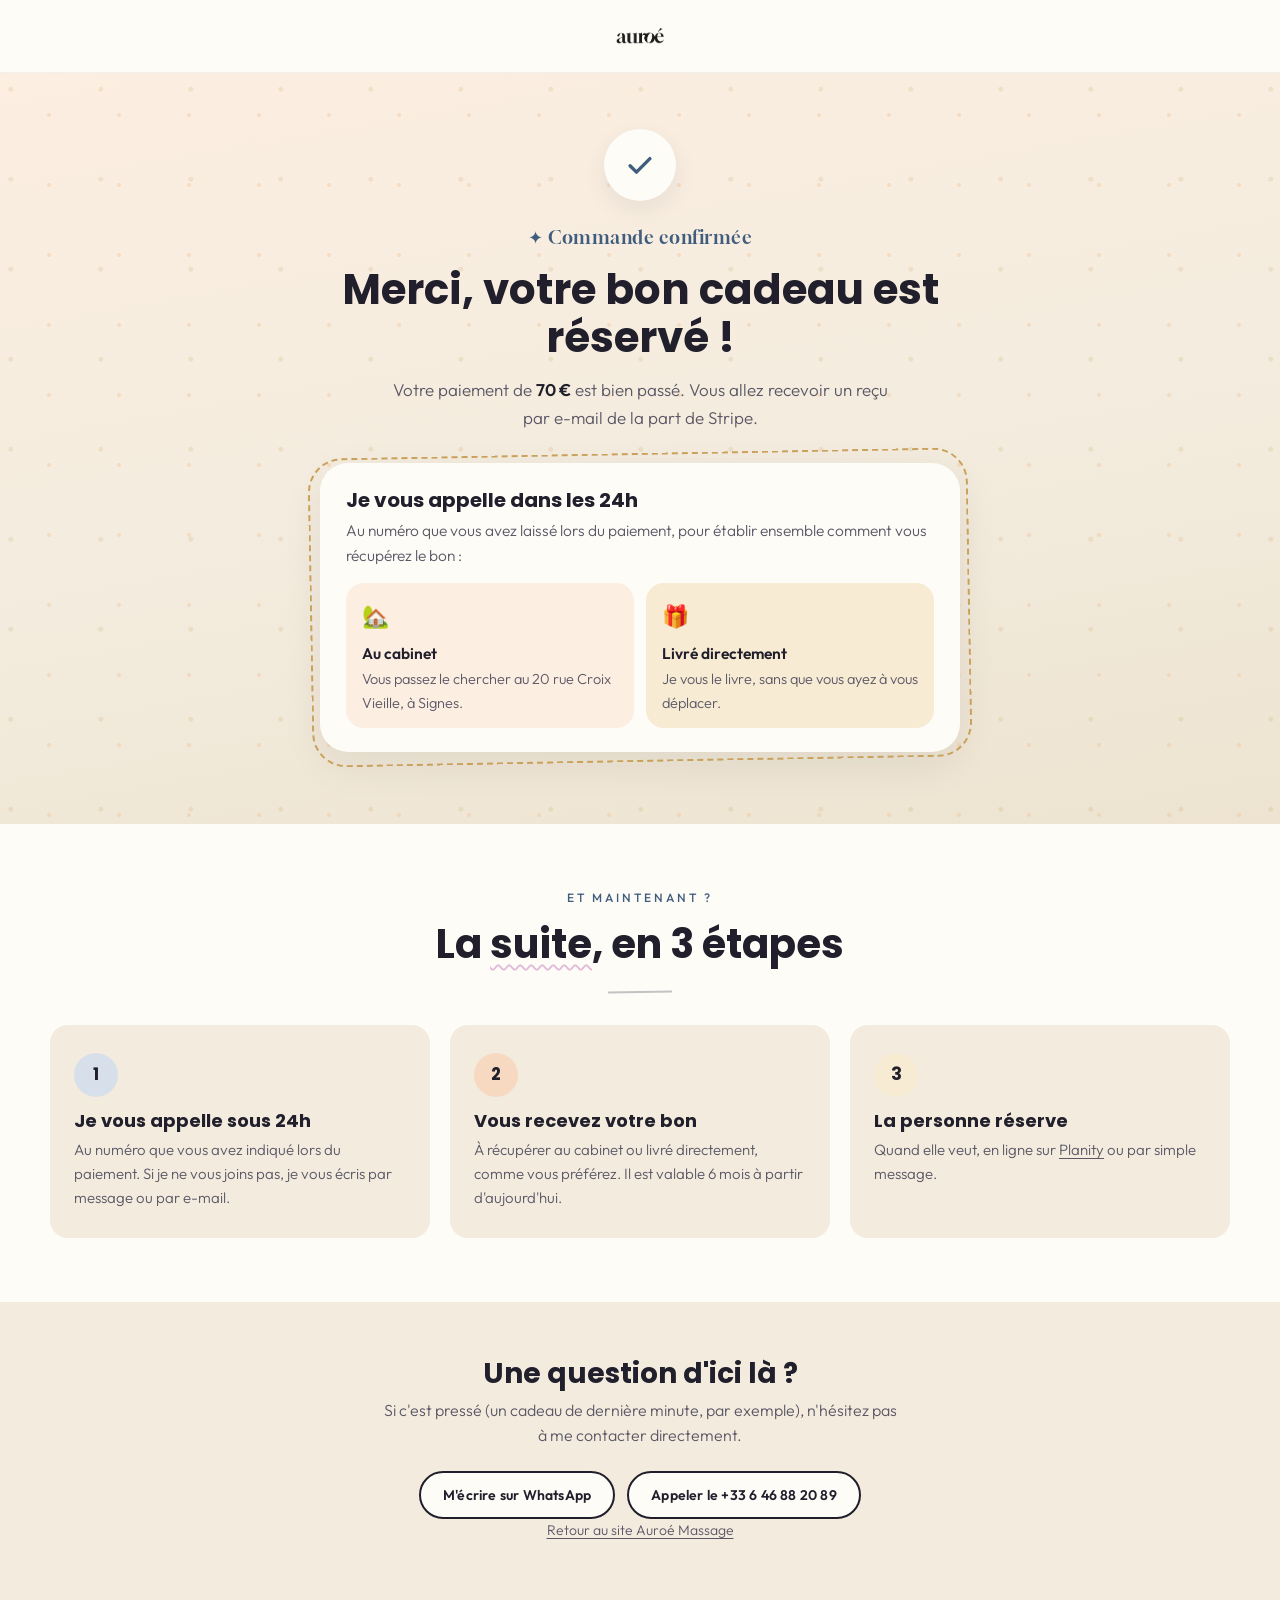
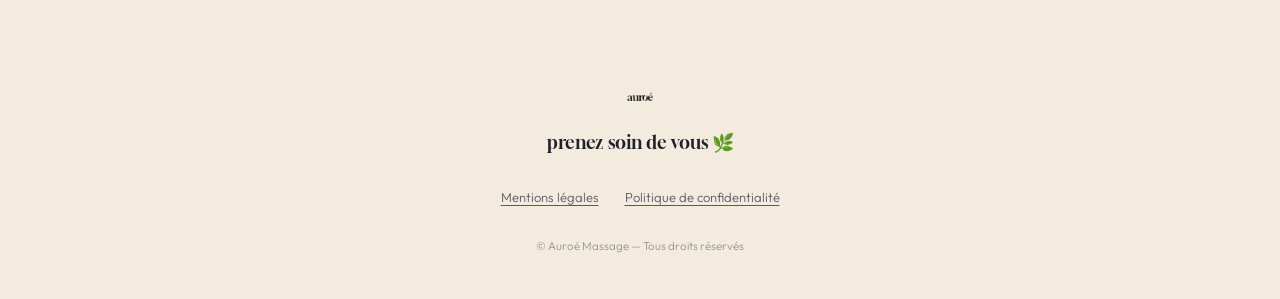
==== commit 0e5faa77: "Switch site copy to vous and explain the gift voucher checkout flow Use formal address on every page" ====
--- a/bon-cadeau-merci.html
+++ b/bon-cadeau-merci.html
@@ -3,7 +3,7 @@
 <head>
 <meta charset="UTF-8">
 <meta name="viewport" content="width=device-width, initial-scale=1.0">
-<title>Merci pour ta commande — Bon cadeau Auroé Massage</title>
+<title>Merci pour votre commande — Bon cadeau Auroé Massage</title>
 <meta name="robots" content="noindex">
 <link rel="preconnect" href="https://fonts.googleapis.com">
 <link rel="preconnect" href="https://fonts.gstatic.com" crossorigin>
@@ -190,24 +190,24 @@
         <svg viewBox="0 0 24 24" fill="none" stroke="currentColor" stroke-width="2.4" stroke-linecap="round" stroke-linejoin="round"><path d="M5 12.5l4.5 4.5L19 7.5"/></svg>
       </div>
       <p class="eyebrow eyebrow-hand">✦ Commande confirmée</p>
-      <h1>Merci, ton bon cadeau est réservé&nbsp;!</h1>
+      <h1>Merci, votre bon cadeau est réservé&nbsp;!</h1>
       <p class="merci-lead">
-        Ton paiement de <strong>70&nbsp;€</strong> est bien passé. Tu vas recevoir un reçu par e-mail de la part de Stripe.
+        Votre paiement de <strong>70&nbsp;€</strong> est bien passé. Vous allez recevoir un reçu par e-mail de la part de Stripe.
       </p>
 
       <div class="merci-callout">
-        <h2>Je te contacte dans les 24h</h2>
-        <p>Je t'appelle ou je t'écris pour qu'on choisisse ensemble comment tu récupères le bon&nbsp;:</p>
+        <h2>Je vous appelle dans les 24h</h2>
+        <p>Au numéro que vous avez laissé lors du paiement, pour établir ensemble comment vous récupérez le bon&nbsp;:</p>
         <ul class="merci-options">
           <li>
             <span aria-hidden="true">🏡</span>
             <strong>Au cabinet</strong>
-            Tu passes le chercher au 20 rue Croix Vieille, à Signes.
+            Vous passez le chercher au 20 rue Croix Vieille, à Signes.
           </li>
           <li>
-            <span aria-hidden="true">✉️</span>
-            <strong>Par la poste</strong>
-            Je te l'envoie à l'adresse de ton choix.
+            <span aria-hidden="true">🎁</span>
+            <strong>Livré directement</strong>
+            Je vous le livre, sans que vous ayez à vous déplacer.
           </li>
         </ul>
       </div>
@@ -225,13 +225,13 @@
     <ol class="lp-steps">
       <li class="lp-step">
         <span class="lp-step-num" aria-hidden="true">1</span>
-        <h3>Je te contacte sous 24h</h3>
-        <p>Par téléphone ou par message, au numéro et à l'e-mail que tu as indiqués lors du paiement.</p>
+        <h3>Je vous appelle sous 24h</h3>
+        <p>Au numéro que vous avez indiqué lors du paiement. Si je ne vous joins pas, je vous écris par message ou par e-mail.</p>
       </li>
       <li class="lp-step">
         <span class="lp-step-num" aria-hidden="true">2</span>
-        <h3>Tu reçois ton bon</h3>
-        <p>Au cabinet ou par la poste, comme tu préfères. Il est valable 6 mois à partir d'aujourd'hui.</p>
+        <h3>Vous recevez votre bon</h3>
+        <p>À récupérer au cabinet ou livré directement, comme vous préférez. Il est valable 6 mois à partir d'aujourd'hui.</p>
       </li>
       <li class="lp-step">
         <span class="lp-step-num" aria-hidden="true">3</span>
@@ -244,7 +244,7 @@
   <!-- ================= 3. CONTACT ================= -->
   <section class="merci-contact">
     <h2>Une question d'ici là&nbsp;?</h2>
-    <p>Si c'est pressé (un cadeau de dernière minute, par exemple), n'hésite pas à me contacter directement.</p>
+    <p>Si c'est pressé (un cadeau de dernière minute, par exemple), n'hésitez pas à me contacter directement.</p>
     <div class="lp-contact">
       <a href="https://wa.me/33646882089?text=Bonjour%20!%20Je%20viens%20de%20commander%20un%20bon%20cadeau%20sur%20le%20site."
          target="_blank" rel="noopener" class="btn btn-ghost btn-small">M'écrire sur WhatsApp</a>
@@ -258,7 +258,7 @@
 <footer class="footer">
   <div class="footer-inner">
     <div class="footer-brand"><img src="images/logo-auroe-dark.png" alt="Auroé Massage" loading="lazy"></div>
-    <p class="footer-hand">prends soin de toi 🌿</p>
+    <p class="footer-hand">prenez soin de vous 🌿</p>
     <nav class="lp-footer-links" aria-label="Informations légales">
       <a href="/mentions-legales">Mentions légales</a>
       <a href="/politique-confidentialite">Politique de confidentialité</a>
--- a/style.css
+++ b/style.css
@@ -328,7 +328,7 @@
 .hero-title{
   font-size:clamp(26px,3.6vw,42px);
 }
-.hero-title .pill-highlight{ font-style:normal; }
+.hero-title .pill-highlight{ font-style:normal; margin-top:0.32em; }
 .hero-sub{
   font-size:26px;
   color:var(--encre-soft);
@@ -842,3 +842,44 @@
   }
   .problemes-grid{ grid-template-columns:1fr; }
 }
+
+/* ==========================================================================
+   COMMENT CA SE PASSE, PREUVE, PRIX
+   ========================================================================== */
+.etapes{ background:var(--blanc-casse); padding:90px 24px; }
+.etapes-grid{
+  list-style:none;
+  max-width:var(--maxw);
+  margin:0 auto;
+  padding:0;
+  display:grid;
+  grid-template-columns:repeat(auto-fit, minmax(min(100%, 240px), 1fr));
+  gap:22px;
+}
+.etape-card{
+  background:var(--bleu-ciel-wash);
+  border-radius:var(--radius-md);
+  padding:26px 24px;
+}
+.etape-card:nth-child(2){ background:var(--peche-wash); }
+.etape-card:nth-child(3){ background:var(--lavande-wash); }
+.etape-num{
+  display:inline-flex; align-items:center; justify-content:center;
+  width:36px; height:36px;
+  margin-bottom:12px;
+  border-radius:50%;
+  background:var(--encre);
+  color:var(--blanc-casse);
+  font-family:'Poppins', sans-serif;
+  font-weight:700;
+}
+.etape-card h3{ font-size:19px; margin:0 0 6px; }
+.etape-card p{ color:var(--encre-soft); font-size:15px; margin:0; }
+
+.hero-proof{ font-weight:600; font-size:14.5px; margin:14px 0 0; }
+.hero-proof span{ color:var(--peche-deep); letter-spacing:1px; }
+.offre-price-old{ font-size:0.72em; font-weight:600; color:var(--encre-soft); margin-right:4px; }
+.offre-saving{ font-size:13.5px; font-weight:600; margin:0 0 14px; }
+.cta-call{ margin-top:14px; }
+.footer-legal{ font-size:12.5px; margin-top:14px; }
+.footer-legal a{ color:var(--encre-soft); text-decoration:underline; }
